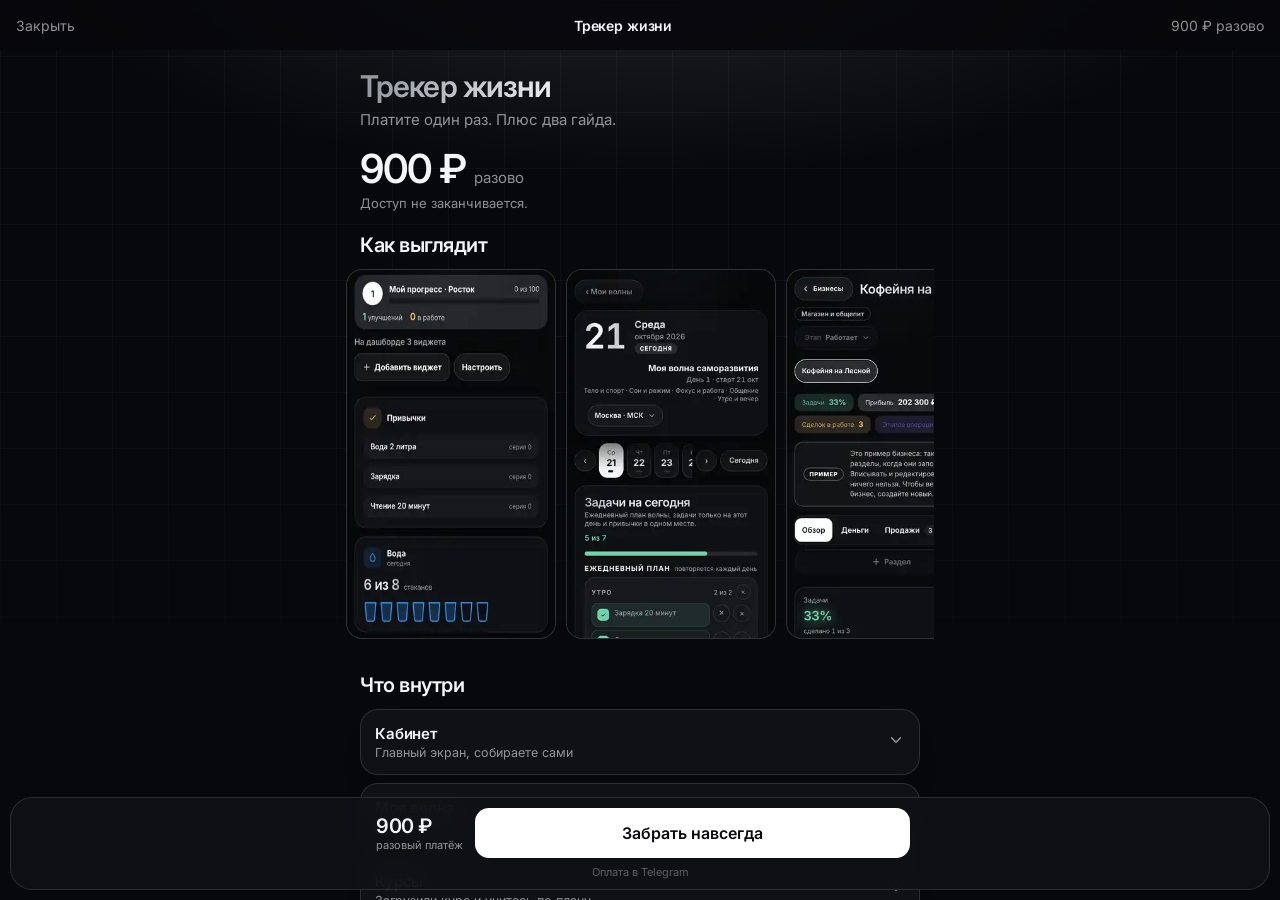
==== pro.html @ ee52c9b6 "Update pro.html" ====
<!doctype html>
<html lang="ru">
<head>
<meta charset="utf-8">
<meta name="viewport" content="width=device-width,initial-scale=1,viewport-fit=cover">
<title>Трекер жизни: навсегда</title>
<link rel="preconnect" href="https://fonts.googleapis.com">
<link rel="stylesheet" href="https://fonts.googleapis.com/css2?family=Inter:wght@400;500;600;700&display=swap">
<script src="https://telegram.org/js/telegram-web-app.js"></script>
<style>:root{--bg:#07080B;--card:#0F1115;--ink:#F4F5F7;--muted:rgba(244,245,247,.58);--dim:rgba(244,245,247,.34);--line:rgba(255,255,255,.12);--soft:rgba(255,255,255,.06);--soft2:rgba(255,255,255,.11);--ok:#6FD6A8;--bad:#FF8A98;--warn:#F2B866;color-scheme:dark}*{box-sizing:border-box;-webkit-tap-highlight-color:transparent}html,body{margin:0;height:100%;background:#07080B}body{color:var(--ink);font-family:'Inter',system-ui,-apple-system,'Segoe UI',Roboto,sans-serif;-webkit-font-smoothing:antialiased;overflow:hidden}body::before{content:"";position:fixed;inset:0;z-index:0;pointer-events:none;background-image:radial-gradient(ellipse 70% 38% at 50% -6%,rgba(255,255,255,.11),transparent 70%),linear-gradient(rgba(255,255,255,.03) 1px,transparent 1px),linear-gradient(90deg,rgba(255,255,255,.03) 1px,transparent 1px);background-size:100% 100%,56px 56px,56px 56px;-webkit-mask-image:linear-gradient(#000 0,#000 35%,transparent 85%);mask-image:linear-gradient(#000 0,#000 35%,transparent 85%)}a{text-decoration:none;color:inherit}button{font-family:inherit}:focus{outline:none}.top{position:fixed;top:0;left:0;right:0;z-index:5;height:50px;display:flex;align-items:center;justify-content:space-between;padding:0 16px;background:rgba(7,8,11,.86);-webkit-backdrop-filter:blur(12px);backdrop-filter:blur(12px);font-size:14px;color:var(--muted)}.top b{color:var(--ink);font-weight:600;letter-spacing:-.01em}.sc{position:fixed;z-index:1;top:50px;bottom:0;left:0;right:0;overflow-y:auto;overflow-x:hidden;-webkit-overflow-scrolling:touch;padding:14px 14px 150px}.sc::-webkit-scrollbar{width:0}.wrap{max-width:560px;margin:0 auto}.g{background:linear-gradient(100deg,#8e939e 0%,#fff 42%,#d3d6dc 100%);-webkit-background-clip:text;background-clip:text;color:transparent}h1{margin:6px 0 6px;font-size:30px;line-height:1.1;font-weight:600;letter-spacing:-.03em}h2{margin:28px 0 12px;font-size:20px;font-weight:600;letter-spacing:-.025em}.sub{margin:0 0 14px;font-size:15px;line-height:1.4;color:var(--muted)}.price{display:flex;align-items:baseline;gap:8px;margin:2px 0}.price b{font-size:40px;font-weight:600;letter-spacing:-.035em}.price span{font-size:15px;color:var(--muted)}.note{font-size:13px;color:var(--muted);margin-bottom:16px}.card{background:var(--card);border:1px solid var(--line);border-radius:18px;box-shadow:0 24px 48px -30px rgba(0,0,0,.9)}.p{padding:14px}.tag{display:inline-block;font-size:10.5px;font-weight:700;letter-spacing:.07em;padding:4px 8px;border-radius:8px;border:1px solid rgba(255,255,255,.5);color:#fff;background:#000}.tag.ok{background:rgba(111,214,168,.16);border-color:transparent;color:var(--ok)}.ico{width:18px;height:18px;stroke:currentColor;fill:none;stroke-width:1.9;stroke-linecap:round;stroke-linejoin:round;flex:none}.sec{display:flex;justify-content:space-between;align-items:center;margin:2px 0 10px}.sec b{font-size:17px;font-weight:600;letter-spacing:-.02em}.sec span{font-size:13px;color:var(--muted)}.sec2{font-size:11px;letter-spacing:.07em;text-transform:uppercase;color:var(--dim);font-weight:600;margin:14px 0 8px}.date{font-size:28px;font-weight:600;letter-spacing:-.03em;line-height:1}.date small{display:block;font-size:13px;color:var(--muted);font-weight:500;letter-spacing:0;margin-top:6px}.bar2{height:5px;border-radius:3px;background:var(--soft2);margin:12px 0 4px;overflow:hidden}.bar2 i{display:block;height:100%;border-radius:3px;background:var(--ok)}.row{display:flex;align-items:center;gap:10px;padding:9px 0;border-top:1px solid var(--line);font-size:14px}.row:first-of-type{border-top:0}.row .t{flex:1;min-width:0}.row .m{color:var(--muted);font-size:13px}.cb{flex:none;width:22px;height:22px;border-radius:11px;border:1.5px solid var(--dim);display:flex;align-items:center;justify-content:center;color:#0A0B0E}.cb.on{background:var(--ok);border-color:var(--ok)}.cb .ico{width:13px;height:13px;stroke-width:3}.row.done .t{color:var(--muted);text-decoration:line-through;text-decoration-color:var(--dim)}.chips{display:flex;gap:8px;flex-wrap:wrap}.chip{padding:8px 13px;border-radius:999px;border:1px solid var(--line);background:var(--card);font-size:13px;font-weight:600}.chip.on{background:#fff;color:#0A0B0E;border-color:#fff}.chip.dim{color:var(--muted);font-weight:500}.tiles{display:grid;grid-template-columns:repeat(3,1fr);gap:8px}.tile{background:var(--soft);border-radius:14px;padding:10px 11px}.tile small{display:block;font-size:11px;color:var(--muted);margin-bottom:4px}.tile b{font-size:17px;font-weight:600;letter-spacing:-.02em}.tabs{display:flex;gap:2px;padding:4px;border-radius:14px;border:1px solid var(--line);background:var(--card);margin-bottom:10px}.tabs span{flex:1;text-align:center;padding:9px 4px;border-radius:10px;font-size:12.5px;font-weight:600;color:var(--muted);white-space:nowrap}.tabs span.on{background:#fff;color:#0A0B0E}.lvl{flex:none;width:34px;height:34px;border-radius:17px;background:#fff;color:#0A0B0E;display:flex;align-items:center;justify-content:center;font-weight:700;font-size:15px}.kv{display:flex;gap:16px;font-size:13px;color:var(--muted);margin-top:8px}.kv b{font-size:15px;font-weight:600;margin-right:4px}.feat{margin-bottom:14px}.feat .h{display:flex;align-items:baseline;justify-content:space-between;margin:0 2px 8px}.feat .h b{font-size:17px;font-weight:600;letter-spacing:-.02em}.feat .h span{font-size:13px;color:var(--muted)}.biz{display:flex;gap:12px;align-items:center}.biz .k{flex:none;width:44px;height:44px;border-radius:14px;background:var(--soft2);display:flex;align-items:center;justify-content:center;font-weight:600;font-size:18px;border:1px solid var(--line)}.biz b{font-size:16px;font-weight:600}.tr{display:flex;gap:8px;align-items:center;margin:12px 0 8px;flex-wrap:wrap}.tr em{font-style:normal;font-weight:600;font-size:14px}.nxt{font-size:13px;color:var(--muted);margin-bottom:8px}.pr{display:flex;align-items:center;gap:10px}.pr .bar2{flex:1;margin:0}.pr span{font-size:12px;color:var(--dim);font-weight:600}.sum{display:grid;grid-template-columns:1fr 1fr 1fr;gap:8px}.cat{display:flex;align-items:center;gap:10px;font-size:13px;margin-top:9px}.cat span{width:74px;color:var(--muted)}.cat .bar2{flex:1;margin:0;background:var(--soft2)}.cat .bar2 i{background:#fff}.cat b{width:62px;text-align:right;font-weight:600;font-size:13px}.msg{display:flex;flex-direction:column;gap:6px}.msg div{display:flex;align-items:center;justify-content:center;gap:8px;padding:12px;border-radius:12px;background:var(--soft2);font-size:14px;font-weight:600}.cap{margin-top:8px;font-size:12.5px;color:var(--muted)}.step{display:flex;gap:12px;align-items:center;margin-bottom:10px;font-size:15px;font-weight:600}.step .n{flex:none;width:28px;height:28px;border-radius:14px;background:var(--soft2);display:flex;align-items:center;justify-content:center;font-size:13px;font-weight:600}table{width:100%;border-collapse:collapse;font-size:13.5px}td,th{padding:11px 4px;border-top:1px solid var(--line);text-align:left}th{border-top:0;font-size:12px;color:var(--muted);font-weight:600}td:first-child{color:var(--muted)}td.y{color:var(--ok);font-weight:600}td.no{color:var(--dim)}th.hl,td.hl{background:var(--soft)}th.hl:first-of-type{border-radius:10px 10px 0 0}details.gd{margin-bottom:10px;overflow:hidden}details.gd>summary{list-style:none;cursor:pointer;display:flex;gap:12px;align-items:center;padding:14px}details.gd>summary::-webkit-details-marker{display:none}details.gd .t{flex:1;min-width:0}details.gd .t b{display:block;font-size:15px;font-weight:600;letter-spacing:-.01em;margin-top:6px}details.gd .t span{display:block;font-size:13px;color:var(--muted);margin-top:2px}details.gd .cv{flex:none;color:var(--muted);transition:transform .2s}details.gd[open] .cv{transform:rotate(180deg)}details.gd .bd{padding:0 14px 14px}details.gd .bd p{margin:0;font-size:13.5px;line-height:1.5;color:var(--muted)}details.gd .bd .row{padding:8px 0;font-size:14px}.warn{margin-top:10px;padding:11px 12px;border-radius:12px;background:rgba(242,184,102,.1);font-size:13px;line-height:1.45;color:var(--ink)}.warn b{color:var(--warn);font-weight:600}details.fq{padding:14px;margin-bottom:8px}details.fq summary{font-weight:600;font-size:14px;cursor:pointer;list-style:none;display:flex;justify-content:space-between;gap:12px;align-items:center}details.fq summary::-webkit-details-marker{display:none}details.fq summary .ico{color:var(--muted);transition:transform .2s}details.fq[open] summary .ico{transform:rotate(180deg)}details.fq p{margin:10px 0 0;font-size:13.5px;line-height:1.5;color:var(--muted)}.btn{display:flex;align-items:center;justify-content:center;gap:8px;padding:14px;border-radius:14px;background:#fff;color:#0A0B0E;font-size:15px;font-weight:600}.btn.s{background:var(--card);color:var(--ink);border:1px solid var(--line)}.btn:active{transform:scale(.98)}.bar{position:fixed;z-index:6;left:10px;right:10px;bottom:10px;padding:10px;border-radius:22px;background:rgba(15,17,21,.92);-webkit-backdrop-filter:blur(14px);backdrop-filter:blur(14px);border:1px solid var(--line)}.bar .in{display:flex;align-items:center;gap:12px;max-width:540px;margin:0 auto}.bar .pp{padding-left:6px;display:flex;flex-direction:column;line-height:1.1}.bar .pp b{font-size:20px;font-weight:600;letter-spacing:-.02em}.bar .pp span{font-size:11px;color:var(--muted);margin-top:2px}.bar .btn{flex:1;padding:15px 12px;font-size:16px}.hint{margin-top:7px;text-align:center;font-size:11px;color:var(--dim)}.intro{padding:16px}.intro h3{margin:0 0 6px;font-size:19px;font-weight:600;letter-spacing:-.025em}.intro p{margin:0 0 12px;font-size:14px;line-height:1.5;color:var(--muted)}.pt{display:flex;gap:12px;padding:10px 0;border-top:1px solid var(--line)}.pt .n{flex:none;width:26px;height:26px;border-radius:13px;background:var(--soft2);display:flex;align-items:center;justify-content:center;font-size:12px;font-weight:600}.pt b{display:block;font-size:14px;font-weight:600;letter-spacing:-.01em}.pt span{display:block;font-size:13px;line-height:1.4;color:var(--muted);margin-top:2px}details.acc{margin-bottom:8px;overflow:hidden}details.acc>summary{list-style:none;cursor:pointer;display:flex;align-items:center;gap:12px;padding:14px}details.acc>summary::-webkit-details-marker{display:none}details.acc .t{flex:1;min-width:0}details.acc .t b{display:block;font-size:15px;font-weight:600;letter-spacing:-.01em}details.acc .t span{display:block;font-size:12.5px;color:var(--muted);margin-top:2px}details.acc .cv{flex:none;color:var(--muted);transition:transform .2s}details.acc[open] .cv{transform:rotate(180deg)}details.acc .bd{padding:0 14px 14px}details.acc .bd p{margin:0 0 10px;font-size:13.5px;line-height:1.5;color:var(--muted)}.shot{display:block;width:100%;height:auto;aspect-ratio:330/575;border-radius:14px;border:1px solid var(--line);background:var(--soft)}.strip{display:flex;gap:10px;overflow-x:auto;scroll-snap-type:x mandatory;margin:0 -14px;padding:0 14px 6px;-webkit-overflow-scrolling:touch}.strip::-webkit-scrollbar{display:none}.strip img{flex:none;width:210px;height:auto;border-radius:16px;border:1px solid var(--line);background:var(--soft);scroll-snap-align:start}.ls{margin:0 0 10px;padding:0;list-style:none}.ls li{position:relative;padding:7px 0 7px 16px;font-size:13.5px;line-height:1.45;color:var(--muted);border-top:1px solid var(--line)}.ls li:first-child{border-top:0}.ls li::before{content:"";position:absolute;left:2px;top:14px;width:5px;height:5px;border-radius:3px;background:var(--ok)}.ls b{color:var(--ink);font-weight:600}details.acc .bd .pt:first-child{border-top:0;padding-top:2px}.gcv{position:relative;overflow:hidden;border-radius:20px;color:#fff;padding:16px;display:flex;flex-direction:column;justify-content:flex-end;margin-bottom:12px}
.gcv .tag{position:absolute;top:14px;left:16px;font-size:11px;font-weight:700;letter-spacing:.08em;opacity:.85}
.gcv .num{position:absolute;top:2px;right:14px;font-size:84px;font-weight:900;opacity:.16;line-height:1}
.gcv .t{font-size:21px;font-weight:800;line-height:1.15;position:relative}
.gcv .d{font-size:13px;opacity:.85;margin-top:5px;position:relative;line-height:1.35}
.gcv svg{position:absolute;right:-6px;bottom:0;height:100%;width:auto;z-index:0}
.gcv .t,.gcv .d,.gcv .tag{z-index:1}
.gcv>img{position:absolute;right:0;bottom:0;height:100%;width:auto;filter:invert(1);mix-blend-mode:screen;opacity:.92;z-index:0}
.gcv>img.sil{filter:none;mix-blend-mode:normal;opacity:.9;right:8px}
.gcv .ph.m{width:46%;background:linear-gradient(135deg,#efe9f8,#cfc3ea);-webkit-mask-image:linear-gradient(90deg,transparent,#000 28%);mask-image:linear-gradient(90deg,transparent,#000 28%)}
.gcv:has(.ph.m) .t,.gcv:has(.ph.m) .d{max-width:52%}
.gcv>img.sil{-webkit-mask-image:linear-gradient(#000 78%,transparent);mask-image:linear-gradient(#000 78%,transparent)}
.gcv .ph{position:absolute;right:0;top:0;bottom:0;width:52%;background:linear-gradient(135deg,#f6ede3,#e9c7bf);-webkit-mask-image:linear-gradient(90deg,transparent,#000 38%);mask-image:linear-gradient(90deg,transparent,#000 38%);z-index:0}
.gcv .ph img{position:absolute;right:0;bottom:0;height:100%;width:auto;mix-blend-mode:multiply}
.gcv .t{max-width:62%}.gcv .d{max-width:60%}
.gcv::after{content:"";position:absolute;inset:0;background:linear-gradient(90deg,rgba(0,0,0,.28),transparent 65%);z-index:0}
.hint2{font-size:12px;color:var(--muted);text-align:center;margin:-4px 0 12px}
.gk{margin-bottom:14px}.gk .gx{position:absolute;opacity:0;pointer-events:none}
.gk label{display:block;position:relative;cursor:pointer;-webkit-tap-highlight-color:transparent}
.gk label .gcv{margin:0;transition:border-radius .5s cubic-bezier(.2,.7,.2,1)}
.gk .chev{position:absolute;right:14px;top:14px;z-index:2;width:30px;height:30px;border-radius:15px;background:rgba(0,0,0,.35);color:#fff;display:flex;align-items:center;justify-content:center;transition:transform .5s cubic-bezier(.2,.7,.2,1)}
.gk .gx:checked~label .chev{transform:rotate(180deg)}
.gk .gx:checked~label .gcv{border-bottom-left-radius:6px;border-bottom-right-radius:6px}
.gk .gb{display:grid;grid-template-rows:0fr;transition:grid-template-rows .6s cubic-bezier(.2,.7,.2,1)}
.gk .gx:checked~.gb{grid-template-rows:1fr}
.gk .gi{overflow:hidden;min-height:0;border-radius:0 0 20px 20px}
.gk .mo{margin-top:4px;padding:16px;color:#fff;border-radius:6px 6px 20px 20px;opacity:0;transform:translateY(-8px);transition:opacity .5s ease .08s,transform .6s cubic-bezier(.2,.7,.2,1)}
.gk .gx:checked~.gb .mo{opacity:1;transform:none}
.gk .mo h4{margin:16px 0 6px;font-size:11px;letter-spacing:.09em;color:rgba(255,255,255,.65);font-weight:800}
.gk .mo h4:first-child{margin-top:0}
.gk .mo p{margin:0 0 6px;font-size:13px;line-height:1.5;color:rgba(255,255,255,.92)}
.gk .mo .r{display:flex;gap:9px;font-size:14px;line-height:1.4;margin-bottom:7px;color:rgba(255,255,255,.92)}
.gk .mo .r .ico{flex:none;width:18px;height:18px;margin-top:1px;color:#fff;opacity:.85}
.gk .mo .mod{padding:9px 0;border-top:1px solid rgba(255,255,255,.16);font-size:13px;line-height:1.4}
.gk .mo .mod b{display:block;font-size:13px}.gk .mo .mod span{color:rgba(255,255,255,.75);font-size:12px}
.gk .mo .src{margin-top:12px;padding-top:10px;border-top:1px solid rgba(255,255,255,.16);font-size:12px;line-height:1.4;color:rgba(255,255,255,.65)}
</style>
</head>
<body>
<div class="top"><a href="#" onclick="tg.close();return false">Закрыть</a><b>Трекер жизни</b><!--TOP--><span>900 ₽ разово</span><!--/TOP--></div>
<div class="sc"><div class="wrap">
<h1 class="g">Трекер жизни</h1>
<!--HERO--><p class="sub">Платите один раз. Плюс два гайда.</p><div class="price"><b>900 ₽</b><span>разово</span></div><div class="note">Доступ не заканчивается.</div><!--/HERO-->
<h2 style="margin-top:22px">Как выглядит</h2><div class="strip"><img data-s="cab" width="330" height="503" alt="Кабинет"><img data-s="wave" width="330" height="575" alt="Моя волна"><img data-s="biz" width="330" height="580" alt="Бизнес"><img data-s="eco" width="330" height="584" alt="Экономика"></div>
<h2>Что внутри</h2>
<details class="card acc"><summary><div class="t"><b>Кабинет</b><span>Главный экран, собираете сами</span></div><div class="cv"><svg class="ico" viewBox="0 0 24 24"><path d="M6 9l6 6 6-6"/></svg></div></summary><div class="bd"><p>Главные цифры дня на одном экране. Что показывать, решаете вы.</p><ul class="ls"><li><b>Виджеты:</b> привычки, вода, оценка дня, свои показатели.</li><li><b>Размер S, M, L:</b> двигайте и убирайте лишнее кнопкой «Настроить».</li><li><b>155 показателей</b> в библиотеке: сон, тело, деньги, работа. У каждого подпись, что вводить.</li><li><b>Аналитика:</b> что растёт, что просело.</li></ul><img class="shot" data-s="cab" width="330" height="503" style="aspect-ratio:330/503" alt="Кабинет"></div></details><details class="card acc"><summary><div class="t"><b>Моя волна</b><span>План дня и дни по датам</span></div><div class="cv"><svg class="ico" viewBox="0 0 24 24"><path d="M6 9l6 6 6-6"/></svg></div></summary><div class="bd"><p>Каждый день одним списком: утро, день, вечер. Отметили галочкой, серия дней растёт.</p><ul class="ls"><li><b>Содержимое:</b> задачи, расписание, питание, тренировка, вода, привычки.</li><li><b>Два режима:</b> «День» и «По курсу». Во втором сегодняшний урок и ближайшие дни.</li><li><b>Дневник:</b> заметки к дню и оценка.</li></ul><img class="shot" data-s="wave" width="330" height="575" style="aspect-ratio:330/575" alt="Моя волна"></div></details><details class="card acc"><summary><div class="t"><b>Курсы</b><span>Загрузили курс и учитесь по плану</span></div><div class="cv"><svg class="ico" viewBox="0 0 24 24"><path d="M6 9l6 6 6-6"/></svg></div></summary><div class="bd"><div class="pt"><div class="n">1</div><div><b>Загрузите курс</b><span>Текстовый файл (TXT, Markdown) разбивается на уроки по заголовкам. PDF и Word сохраняются под названием, уроки добавляете сами. Можно начать с пустого курса.</span></div></div><div class="pt"><div class="n">2</div><div><b>Задайте нагрузку</b><span>Сколько дней в неделю и минут в день. План ложится в «Мою волну» и в задачи, можно включить напоминания.</span></div></div><div class="pt"><div class="n">3</div><div><b>Занимайтесь</b><span>Урок дня, чему научитесь, главная мысль. Свои конспекты хранятся рядом с уроком.</span></div></div><div class="pt"><div class="n">4</div><div><b>Следите за ростом</b><span>Журнал занятий, минуты по дням недели, прогресс по модулям. Повторить урок можно позже.</span></div></div><p style="margin-top:10px">Рядом готовые публичные курсы. Откройте любой и начинайте.</p></div></details><details class="card acc"><summary><div class="t"><b>Языки</b><span>Слова, карточки, грамматика</span></div><div class="cv"><svg class="ico" viewBox="0 0 24 24"><path d="M6 9l6 6 6-6"/></svg></div></summary><div class="bd"><ul class="ls"><li><b>Слова и карточки:</b> добавляете свои и повторяете.</li><li><b>Грамматика по уровням</b> от простого к сложному.</li><li><b>Практика по четырём навыкам:</b> чтение, слушание, письмо, речь. Минуты за 7 дней видно.</li><li><b>Цель на день</b> и отметка о занятии.</li></ul></div></details><details class="card acc"><summary><div class="t"><b>Спорт и питание</b><span>Тренировки, еда, вода</span></div><div class="cv"><svg class="ico" viewBox="0 0 24 24"><path d="M6 9l6 6 6-6"/></svg></div></summary><div class="bd"><ul class="ls"><li><b>Тренировки:</b> выбираете дни, добавляете упражнения из списка или свои, отмечаете подходы.</li><li><b>Питание:</b> приёмы пищи, поиск продукта по базе, свои продукты.</li><li><b>Калории кольцом,</b> белки, жиры, углеводы полосками. Итоги идут в кабинет.</li></ul></div></details><details class="card acc"><summary><div class="t"><b>Расписание</b><span>Неделя по часам</span></div><div class="cv"><svg class="ico" viewBox="0 0 24 24"><path d="M6 9l6 6 6-6"/></svg></div></summary><div class="bd"><ul class="ls"><li><b>События со временем:</b> свободные окна видны сразу, кнопка «Занять».</li><li><b>Платежи</b> отмечаются в той же неделе.</li></ul></div></details><details class="card acc"><summary><div class="t"><b>Экономика</b><span>Траты, доходы, счета</span></div><div class="cv"><svg class="ico" viewBox="0 0 24 24"><path d="M6 9l6 6 6-6"/></svg></div></summary><div class="bd"><p>Банк не подключается: вносите вручную или загружаете выписку.</p><ul class="ls"><li><b>Итоги месяца,</b> траты по категориям, лимиты.</li><li><b>Счета и платежи</b> с напоминаниями.</li><li><b>Работа над ошибками:</b> что просело и что сделать на неделе.</li></ul><img class="shot" data-s="eco" width="330" height="584" style="aspect-ratio:330/584" alt="Экономика"></div></details><details class="card acc"><summary><div class="t"><b>Бизнес</b><span>Проекты, сделки, доска</span></div><div class="cv"><svg class="ico" viewBox="0 0 24 24"><path d="M6 9l6 6 6-6"/></svg></div></summary><div class="bd"><p>Тип на выбор: бизнес, блог, ремонт и другие. Разделы собираются под тип.</p><ul class="ls"><li><b>Сделки и воронка:</b> по источникам, кому написать сегодня.</li><li><b>Реклама:</b> расходы, стоимость клиента, окупаемость.</li><li><b>Проекты:</b> деньги, продажи, задачи, этапы.</li><li><b>Доска:</b> стикеры, схемы, стрелки, шаблоны вроде SWOT и канбана.</li></ul><img class="shot" data-s="biz" width="330" height="580" style="aspect-ratio:330/580" alt="Бизнес"></div></details><details class="card acc"><summary><div class="t"><b>Библиотека</b><span>Свои гайды и разделы</span></div><div class="cv"><svg class="ico" viewBox="0 0 24 24"><path d="M6 9l6 6 6-6"/></svg></div></summary><div class="bd"><ul class="ls"><li><b>Свой гайд или файл</b> превращается в чек-лист, шаги раскладываются по датам в задачи.</li><li><b>Разделы:</b> добавляйте и убирайте вкладки и части дня, можно создать свой.</li></ul></div></details>
<!--GUIDES--><h2>2 закрытых гайда в комплекте</h2><div class="hint2">Нажми на карточку, чтобы раскрыть программу</div><div class="gk"><input type="checkbox" class="gx" id="gk3"><label for="gk3"><div class="cv" style="height:160px;background:radial-gradient(circle at 20% 15%,rgba(255,255,255,.16),transparent 45%),linear-gradient(135deg,#10301f,#2f8a5a)"><div class="num">01</div><svg viewBox="0 0 120 140" preserveAspectRatio="xMaxYMax meet"><circle cx="60" cy="52" r="30" fill="none" stroke="#fff" stroke-width="3" opacity=".85"/><text x="60" y="63" font-size="32" font-weight="800" text-anchor="middle" fill="#fff" opacity=".9">₽</text><path d="M20 96h62m0 0-9-8m9 8-9 8" stroke="#fff" stroke-width="3.5" fill="none" stroke-linecap="round" opacity=".85"/><path d="M100 120H38m0 0 9-8m-9 8 9 8" stroke="#fff" stroke-width="3.5" fill="none" stroke-linecap="round" opacity=".6"/></svg><div class="tag">ГАЙД 01 · PDF</div><div class="t">Заработок на P2P: легальный разбор с нуля</div><div class="d">Полное обучение нише: от нуля до первых сделок</div></div><div class="chev"><svg class="ico " viewBox="0 0 24 24"><path d="M6 9l6 6 6-6"/></svg></div></label><div class="gb"><div class="gi"><div class="mo" style="background:radial-gradient(circle at 20% 15%,rgba(255,255,255,.16),transparent 45%),linear-gradient(135deg,#10301f,#2f8a5a)"><h4>О ЧЁМ ГАЙД</h4><p>Полное обучение нише P2P. Подробная программа появится здесь после загрузки основного материала.</p><h4>ГАРАНТИИ И ОТВЕТСТВЕННОСТЬ</h4><p>Мы даём достоверную информацию, которую можно проверить в интернете, и с ней реально можно зарабатывать. Но результат во многом зависит от тебя: от вложений, времени, того, как ты относишься к информации и как применяешь её на практике. Это то, что мы не можем контролировать. Гарантировать конкретную сумму дохода мы не можем, и риск потерь в любых сделках остаётся.</p></div></div></div></div><div class="gk"><input type="checkbox" class="gx" id="gk4"><label for="gk4"><div class="cv" style="height:160px;background:radial-gradient(circle at 20% 15%,rgba(255,255,255,.14),transparent 45%),linear-gradient(135deg,#120f24,#5a46a8)"><div class="num">02</div><img src="[data-uri]" alt=""><div class="tag">ГАЙД 02 · PDF</div><div class="t">Стань менталистом: читай людей за минуту</div><div class="d">Наблюдение, вопросы, холодное чтение</div></div><div class="chev"><svg class="ico " viewBox="0 0 24 24"><path d="M6 9l6 6 6-6"/></svg></div></label><div class="gb"><div class="gi"><div class="mo" style="background:radial-gradient(circle at 20% 15%,rgba(255,255,255,.14),transparent 45%),linear-gradient(135deg,#120f24,#5a46a8)"><h4>О ЧЁМ ГАЙД</h4><p>Прикладная психология наблюдения: как замечать сигналы и задавать точные вопросы. Менталист не читает мысли, он внимательно наблюдает и грамотно формулирует.</p><h4>ПРОГРАММА</h4><div class="mod"><b>1. Наблюдательность</b><span>Поза, темп речи, привычки: на что смотреть и как не додумывать лишнего.</span></div><div class="mod"><b>2. Микровыражения</b><span>Семь базовых эмоций по работам Пола Экмана и границы метода.</span></div><div class="mod"><b>3. Зрачки как сигнал</b><span>Исследование Набера и коллег (PLoS ONE, 2013): расширение зрачка соперника в игре связано с его выбором. Без подсказки люди этим почти не пользуются, с подсказкой угадывают лучше случайного.</span></div><div class="mod"><b>4. Холодное чтение</b><span>Эффект Барнума: почему общие фразы кажутся личными.</span></div><div class="mod"><b>5. Идеомоторный эффект</b><span>Как мелкие непроизвольные движения выдают мысль, и как это показывают на сцене.</span></div><div class="mod"><b>6. Вопросы и калибровка</b><span>Как по реакции собеседника уточнять догадки.</span></div><div class="mod"><b>7. Этика</b><span>Почему нельзя выдавать догадки за факты.</span></div></div></div></div></div><!--/GUIDES-->
<h2>Подписка или навсегда</h2>
<!--TABLE--><div class="card" style="padding:6px 12px"><table><tr><th></th><th>Подписка</th><th class="hl">Навсегда</th></tr><tr><td>Цена</td><td>200 ₽ в месяц</td><td class="hl">900 ₽ разово</td></tr><tr><td>Доступ</td><td>30 дней</td><td class="y hl">навсегда</td></tr><tr><td>Все разделы</td><td class="y">есть</td><td class="y hl">есть</td></tr><tr><td>Гайды</td><td class="no">нет</td><td class="y hl">2 гайда</td></tr></table></div><!--/TABLE-->
<!--CTA--><a class="btn s" href="start.html" style="margin-top:12px">Подписка 200 ₽ в месяц</a><!--/CTA-->
<h2>Вопросы</h2>
<!--FAQ--><details class="card fq"><summary>Что после оплаты?<svg class="ico" viewBox="0 0 24 24"><path d="M6 9l6 6 6-6"/></svg></summary><p>Кнопка доступа придёт в чат с ботом: трекер и гайды.</p></details><details class="card fq"><summary>Это гарантирует заработок?<svg class="ico" viewBox="0 0 24 24"><path d="M6 9l6 6 6-6"/></svg></summary><p>Нет. Гайд по P2P даёт информацию, результат зависит от вас. Риск потерь остаётся.</p></details><!--/FAQ-->
<div style="height:8px"></div>
</div></div>
<div class="bar"><div class="in"><!--PP--><div class="pp"><b>900 ₽</b><span>разовый платёж</span></div><!--/PP--><a class="btn" href="#" onclick="buy();return false"><!--BTN-->Забрать навсегда<!--/BTN--></a></div><div class="hint">Оплата в Telegram</div></div>
<script src="shots.js"></script>
<script>
var tg=(window.Telegram&&Telegram.WebApp)||{close:function(){history.back()},ready:function(){},expand:function(){}};
tg.ready();tg.expand&&tg.expand();
try{if(tg.setBackgroundColor)tg.setBackgroundColor('#07080B');if(tg.setHeaderColor)tg.setHeaderColor('#07080B');if(tg.disableVerticalSwipes)tg.disableVerticalSwipes()}catch(e){}
var S=window.SHOTS||{};[].forEach.call(document.querySelectorAll('img[data-s]'),function(i){var d=S[i.getAttribute('data-s')];if(d)i.src=d});
var BOT="luxmaxguide_bot",TARIFF="<!--TARIFF-->pro<!--/TARIFF-->";
function buy(){var u="https://t.me/"+BOT+"?start=buy_"+TARIFF;
if(tg.openTelegramLink){tg.openTelegramLink(u);tg.close()}else{location.href=u}}
</script>
</body>
</html>
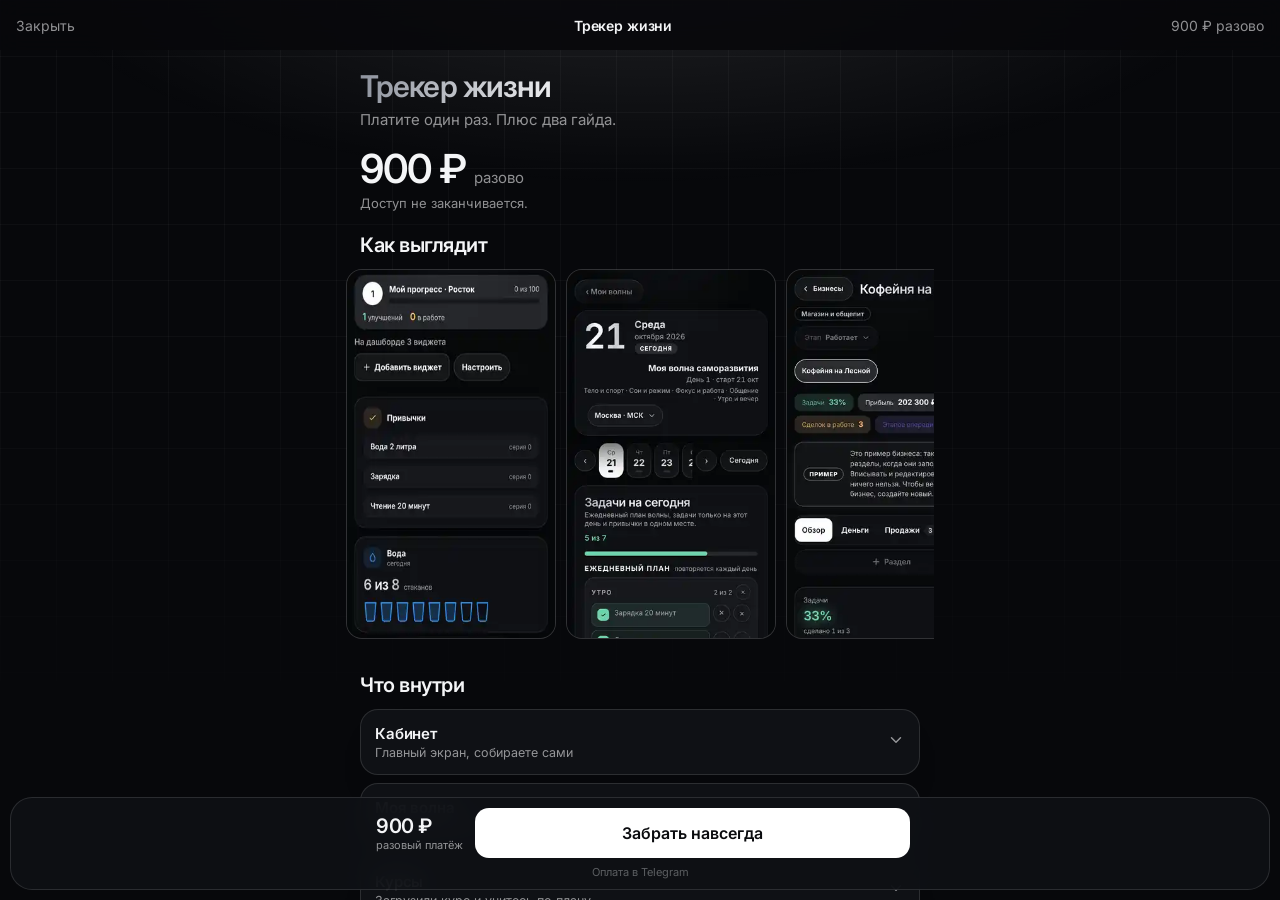
==== commit 6d95081c: "Update pro.html" ====
--- a/pro.html
+++ b/pro.html
@@ -43,7 +43,7 @@
 .gk .mo .mod{padding:9px 0;border-top:1px solid rgba(255,255,255,.16);font-size:13px;line-height:1.4}
 .gk .mo .mod b{display:block;font-size:13px}.gk .mo .mod span{color:rgba(255,255,255,.75);font-size:12px}
 .gk .mo .src{margin-top:12px;padding-top:10px;border-top:1px solid rgba(255,255,255,.16);font-size:12px;line-height:1.4;color:rgba(255,255,255,.65)}
-</style>
+.gk .gcv{height:auto!important;min-height:170px;padding-top:46px}</style>
 </head>
 <body>
 <div class="top"><a href="#" onclick="tg.close();return false">Закрыть</a><b>Трекер жизни</b><!--TOP--><span>900 ₽ разово</span><!--/TOP--></div>
@@ -53,7 +53,7 @@
 <h2 style="margin-top:22px">Как выглядит</h2><div class="strip"><img data-s="cab" width="330" height="503" alt="Кабинет"><img data-s="wave" width="330" height="575" alt="Моя волна"><img data-s="biz" width="330" height="580" alt="Бизнес"><img data-s="eco" width="330" height="584" alt="Экономика"></div>
 <h2>Что внутри</h2>
 <details class="card acc"><summary><div class="t"><b>Кабинет</b><span>Главный экран, собираете сами</span></div><div class="cv"><svg class="ico" viewBox="0 0 24 24"><path d="M6 9l6 6 6-6"/></svg></div></summary><div class="bd"><p>Главные цифры дня на одном экране. Что показывать, решаете вы.</p><ul class="ls"><li><b>Виджеты:</b> привычки, вода, оценка дня, свои показатели.</li><li><b>Размер S, M, L:</b> двигайте и убирайте лишнее кнопкой «Настроить».</li><li><b>155 показателей</b> в библиотеке: сон, тело, деньги, работа. У каждого подпись, что вводить.</li><li><b>Аналитика:</b> что растёт, что просело.</li></ul><img class="shot" data-s="cab" width="330" height="503" style="aspect-ratio:330/503" alt="Кабинет"></div></details><details class="card acc"><summary><div class="t"><b>Моя волна</b><span>План дня и дни по датам</span></div><div class="cv"><svg class="ico" viewBox="0 0 24 24"><path d="M6 9l6 6 6-6"/></svg></div></summary><div class="bd"><p>Каждый день одним списком: утро, день, вечер. Отметили галочкой, серия дней растёт.</p><ul class="ls"><li><b>Содержимое:</b> задачи, расписание, питание, тренировка, вода, привычки.</li><li><b>Два режима:</b> «День» и «По курсу». Во втором сегодняшний урок и ближайшие дни.</li><li><b>Дневник:</b> заметки к дню и оценка.</li></ul><img class="shot" data-s="wave" width="330" height="575" style="aspect-ratio:330/575" alt="Моя волна"></div></details><details class="card acc"><summary><div class="t"><b>Курсы</b><span>Загрузили курс и учитесь по плану</span></div><div class="cv"><svg class="ico" viewBox="0 0 24 24"><path d="M6 9l6 6 6-6"/></svg></div></summary><div class="bd"><div class="pt"><div class="n">1</div><div><b>Загрузите курс</b><span>Текстовый файл (TXT, Markdown) разбивается на уроки по заголовкам. PDF и Word сохраняются под названием, уроки добавляете сами. Можно начать с пустого курса.</span></div></div><div class="pt"><div class="n">2</div><div><b>Задайте нагрузку</b><span>Сколько дней в неделю и минут в день. План ложится в «Мою волну» и в задачи, можно включить напоминания.</span></div></div><div class="pt"><div class="n">3</div><div><b>Занимайтесь</b><span>Урок дня, чему научитесь, главная мысль. Свои конспекты хранятся рядом с уроком.</span></div></div><div class="pt"><div class="n">4</div><div><b>Следите за ростом</b><span>Журнал занятий, минуты по дням недели, прогресс по модулям. Повторить урок можно позже.</span></div></div><p style="margin-top:10px">Рядом готовые публичные курсы. Откройте любой и начинайте.</p></div></details><details class="card acc"><summary><div class="t"><b>Языки</b><span>Слова, карточки, грамматика</span></div><div class="cv"><svg class="ico" viewBox="0 0 24 24"><path d="M6 9l6 6 6-6"/></svg></div></summary><div class="bd"><ul class="ls"><li><b>Слова и карточки:</b> добавляете свои и повторяете.</li><li><b>Грамматика по уровням</b> от простого к сложному.</li><li><b>Практика по четырём навыкам:</b> чтение, слушание, письмо, речь. Минуты за 7 дней видно.</li><li><b>Цель на день</b> и отметка о занятии.</li></ul></div></details><details class="card acc"><summary><div class="t"><b>Спорт и питание</b><span>Тренировки, еда, вода</span></div><div class="cv"><svg class="ico" viewBox="0 0 24 24"><path d="M6 9l6 6 6-6"/></svg></div></summary><div class="bd"><ul class="ls"><li><b>Тренировки:</b> выбираете дни, добавляете упражнения из списка или свои, отмечаете подходы.</li><li><b>Питание:</b> приёмы пищи, поиск продукта по базе, свои продукты.</li><li><b>Калории кольцом,</b> белки, жиры, углеводы полосками. Итоги идут в кабинет.</li></ul></div></details><details class="card acc"><summary><div class="t"><b>Расписание</b><span>Неделя по часам</span></div><div class="cv"><svg class="ico" viewBox="0 0 24 24"><path d="M6 9l6 6 6-6"/></svg></div></summary><div class="bd"><ul class="ls"><li><b>События со временем:</b> свободные окна видны сразу, кнопка «Занять».</li><li><b>Платежи</b> отмечаются в той же неделе.</li></ul></div></details><details class="card acc"><summary><div class="t"><b>Экономика</b><span>Траты, доходы, счета</span></div><div class="cv"><svg class="ico" viewBox="0 0 24 24"><path d="M6 9l6 6 6-6"/></svg></div></summary><div class="bd"><p>Банк не подключается: вносите вручную или загружаете выписку.</p><ul class="ls"><li><b>Итоги месяца,</b> траты по категориям, лимиты.</li><li><b>Счета и платежи</b> с напоминаниями.</li><li><b>Работа над ошибками:</b> что просело и что сделать на неделе.</li></ul><img class="shot" data-s="eco" width="330" height="584" style="aspect-ratio:330/584" alt="Экономика"></div></details><details class="card acc"><summary><div class="t"><b>Бизнес</b><span>Проекты, сделки, доска</span></div><div class="cv"><svg class="ico" viewBox="0 0 24 24"><path d="M6 9l6 6 6-6"/></svg></div></summary><div class="bd"><p>Тип на выбор: бизнес, блог, ремонт и другие. Разделы собираются под тип.</p><ul class="ls"><li><b>Сделки и воронка:</b> по источникам, кому написать сегодня.</li><li><b>Реклама:</b> расходы, стоимость клиента, окупаемость.</li><li><b>Проекты:</b> деньги, продажи, задачи, этапы.</li><li><b>Доска:</b> стикеры, схемы, стрелки, шаблоны вроде SWOT и канбана.</li></ul><img class="shot" data-s="biz" width="330" height="580" style="aspect-ratio:330/580" alt="Бизнес"></div></details><details class="card acc"><summary><div class="t"><b>Библиотека</b><span>Свои гайды и разделы</span></div><div class="cv"><svg class="ico" viewBox="0 0 24 24"><path d="M6 9l6 6 6-6"/></svg></div></summary><div class="bd"><ul class="ls"><li><b>Свой гайд или файл</b> превращается в чек-лист, шаги раскладываются по датам в задачи.</li><li><b>Разделы:</b> добавляйте и убирайте вкладки и части дня, можно создать свой.</li></ul></div></details>
-<!--GUIDES--><h2>2 закрытых гайда в комплекте</h2><div class="hint2">Нажми на карточку, чтобы раскрыть программу</div><div class="gk"><input type="checkbox" class="gx" id="gk3"><label for="gk3"><div class="cv" style="height:160px;background:radial-gradient(circle at 20% 15%,rgba(255,255,255,.16),transparent 45%),linear-gradient(135deg,#10301f,#2f8a5a)"><div class="num">01</div><svg viewBox="0 0 120 140" preserveAspectRatio="xMaxYMax meet"><circle cx="60" cy="52" r="30" fill="none" stroke="#fff" stroke-width="3" opacity=".85"/><text x="60" y="63" font-size="32" font-weight="800" text-anchor="middle" fill="#fff" opacity=".9">₽</text><path d="M20 96h62m0 0-9-8m9 8-9 8" stroke="#fff" stroke-width="3.5" fill="none" stroke-linecap="round" opacity=".85"/><path d="M100 120H38m0 0 9-8m-9 8 9 8" stroke="#fff" stroke-width="3.5" fill="none" stroke-linecap="round" opacity=".6"/></svg><div class="tag">ГАЙД 01 · PDF</div><div class="t">Заработок на P2P: легальный разбор с нуля</div><div class="d">Полное обучение нише: от нуля до первых сделок</div></div><div class="chev"><svg class="ico " viewBox="0 0 24 24"><path d="M6 9l6 6 6-6"/></svg></div></label><div class="gb"><div class="gi"><div class="mo" style="background:radial-gradient(circle at 20% 15%,rgba(255,255,255,.16),transparent 45%),linear-gradient(135deg,#10301f,#2f8a5a)"><h4>О ЧЁМ ГАЙД</h4><p>Полное обучение нише P2P. Подробная программа появится здесь после загрузки основного материала.</p><h4>ГАРАНТИИ И ОТВЕТСТВЕННОСТЬ</h4><p>Мы даём достоверную информацию, которую можно проверить в интернете, и с ней реально можно зарабатывать. Но результат во многом зависит от тебя: от вложений, времени, того, как ты относишься к информации и как применяешь её на практике. Это то, что мы не можем контролировать. Гарантировать конкретную сумму дохода мы не можем, и риск потерь в любых сделках остаётся.</p></div></div></div></div><div class="gk"><input type="checkbox" class="gx" id="gk4"><label for="gk4"><div class="cv" style="height:160px;background:radial-gradient(circle at 20% 15%,rgba(255,255,255,.14),transparent 45%),linear-gradient(135deg,#120f24,#5a46a8)"><div class="num">02</div><img src="[data-uri]" alt=""><div class="tag">ГАЙД 02 · PDF</div><div class="t">Стань менталистом: читай людей за минуту</div><div class="d">Наблюдение, вопросы, холодное чтение</div></div><div class="chev"><svg class="ico " viewBox="0 0 24 24"><path d="M6 9l6 6 6-6"/></svg></div></label><div class="gb"><div class="gi"><div class="mo" style="background:radial-gradient(circle at 20% 15%,rgba(255,255,255,.14),transparent 45%),linear-gradient(135deg,#120f24,#5a46a8)"><h4>О ЧЁМ ГАЙД</h4><p>Прикладная психология наблюдения: как замечать сигналы и задавать точные вопросы. Менталист не читает мысли, он внимательно наблюдает и грамотно формулирует.</p><h4>ПРОГРАММА</h4><div class="mod"><b>1. Наблюдательность</b><span>Поза, темп речи, привычки: на что смотреть и как не додумывать лишнего.</span></div><div class="mod"><b>2. Микровыражения</b><span>Семь базовых эмоций по работам Пола Экмана и границы метода.</span></div><div class="mod"><b>3. Зрачки как сигнал</b><span>Исследование Набера и коллег (PLoS ONE, 2013): расширение зрачка соперника в игре связано с его выбором. Без подсказки люди этим почти не пользуются, с подсказкой угадывают лучше случайного.</span></div><div class="mod"><b>4. Холодное чтение</b><span>Эффект Барнума: почему общие фразы кажутся личными.</span></div><div class="mod"><b>5. Идеомоторный эффект</b><span>Как мелкие непроизвольные движения выдают мысль, и как это показывают на сцене.</span></div><div class="mod"><b>6. Вопросы и калибровка</b><span>Как по реакции собеседника уточнять догадки.</span></div><div class="mod"><b>7. Этика</b><span>Почему нельзя выдавать догадки за факты.</span></div></div></div></div></div><!--/GUIDES-->
+<!--GUIDES--><h2>2 закрытых гайда в комплекте</h2><div class="hint2">Нажми на карточку, чтобы раскрыть программу</div><div class="gk"><input type="checkbox" class="gx" id="gk3"><label for="gk3"><div class="gcv" style="height:160px;background:radial-gradient(circle at 20% 15%,rgba(255,255,255,.16),transparent 45%),linear-gradient(135deg,#10301f,#2f8a5a)"><div class="num">01</div><svg viewBox="0 0 120 140" preserveAspectRatio="xMaxYMax meet"><circle cx="60" cy="52" r="30" fill="none" stroke="#fff" stroke-width="3" opacity=".85"/><text x="60" y="63" font-size="32" font-weight="800" text-anchor="middle" fill="#fff" opacity=".9">₽</text><path d="M20 96h62m0 0-9-8m9 8-9 8" stroke="#fff" stroke-width="3.5" fill="none" stroke-linecap="round" opacity=".85"/><path d="M100 120H38m0 0 9-8m-9 8 9 8" stroke="#fff" stroke-width="3.5" fill="none" stroke-linecap="round" opacity=".6"/></svg><div class="tag">ГАЙД 01 · PDF</div><div class="t">Заработок на P2P: легальный разбор с нуля</div><div class="d">Полное обучение нише: от нуля до первых сделок</div></div><div class="chev"><svg class="ico " viewBox="0 0 24 24"><path d="M6 9l6 6 6-6"/></svg></div></label><div class="gb"><div class="gi"><div class="mo" style="background:radial-gradient(circle at 20% 15%,rgba(255,255,255,.16),transparent 45%),linear-gradient(135deg,#10301f,#2f8a5a)"><h4>О ЧЁМ ГАЙД</h4><p>Полное обучение нише P2P. Подробная программа появится здесь после загрузки основного материала.</p><h4>ГАРАНТИИ И ОТВЕТСТВЕННОСТЬ</h4><p>Мы даём достоверную информацию, которую можно проверить в интернете, и с ней реально можно зарабатывать. Но результат во многом зависит от тебя: от вложений, времени, того, как ты относишься к информации и как применяешь её на практике. Это то, что мы не можем контролировать. Гарантировать конкретную сумму дохода мы не можем, и риск потерь в любых сделках остаётся.</p></div></div></div></div><div class="gk"><input type="checkbox" class="gx" id="gk4"><label for="gk4"><div class="gcv" style="height:160px;background:radial-gradient(circle at 20% 15%,rgba(255,255,255,.14),transparent 45%),linear-gradient(135deg,#120f24,#5a46a8)"><div class="num">02</div><img src="[data-uri]" alt=""><div class="tag">ГАЙД 02 · PDF</div><div class="t">Стань менталистом: читай людей за минуту</div><div class="d">Наблюдение, вопросы, холодное чтение</div></div><div class="chev"><svg class="ico " viewBox="0 0 24 24"><path d="M6 9l6 6 6-6"/></svg></div></label><div class="gb"><div class="gi"><div class="mo" style="background:radial-gradient(circle at 20% 15%,rgba(255,255,255,.14),transparent 45%),linear-gradient(135deg,#120f24,#5a46a8)"><h4>О ЧЁМ ГАЙД</h4><p>Прикладная психология наблюдения: как замечать сигналы и задавать точные вопросы. Менталист не читает мысли, он внимательно наблюдает и грамотно формулирует.</p><h4>ПРОГРАММА</h4><div class="mod"><b>1. Наблюдательность</b><span>Поза, темп речи, привычки: на что смотреть и как не додумывать лишнего.</span></div><div class="mod"><b>2. Микровыражения</b><span>Семь базовых эмоций по работам Пола Экмана и границы метода.</span></div><div class="mod"><b>3. Зрачки как сигнал</b><span>Исследование Набера и коллег (PLoS ONE, 2013): расширение зрачка соперника в игре связано с его выбором. Без подсказки люди этим почти не пользуются, с подсказкой угадывают лучше случайного.</span></div><div class="mod"><b>4. Холодное чтение</b><span>Эффект Барнума: почему общие фразы кажутся личными.</span></div><div class="mod"><b>5. Идеомоторный эффект</b><span>Как мелкие непроизвольные движения выдают мысль, и как это показывают на сцене.</span></div><div class="mod"><b>6. Вопросы и калибровка</b><span>Как по реакции собеседника уточнять догадки.</span></div><div class="mod"><b>7. Этика</b><span>Почему нельзя выдавать догадки за факты.</span></div></div></div></div></div><!--/GUIDES-->
 <h2>Подписка или навсегда</h2>
 <!--TABLE--><div class="card" style="padding:6px 12px"><table><tr><th></th><th>Подписка</th><th class="hl">Навсегда</th></tr><tr><td>Цена</td><td>200 ₽ в месяц</td><td class="hl">900 ₽ разово</td></tr><tr><td>Доступ</td><td>30 дней</td><td class="y hl">навсегда</td></tr><tr><td>Все разделы</td><td class="y">есть</td><td class="y hl">есть</td></tr><tr><td>Гайды</td><td class="no">нет</td><td class="y hl">2 гайда</td></tr></table></div><!--/TABLE-->
 <!--CTA--><a class="btn s" href="start.html" style="margin-top:12px">Подписка 200 ₽ в месяц</a><!--/CTA-->
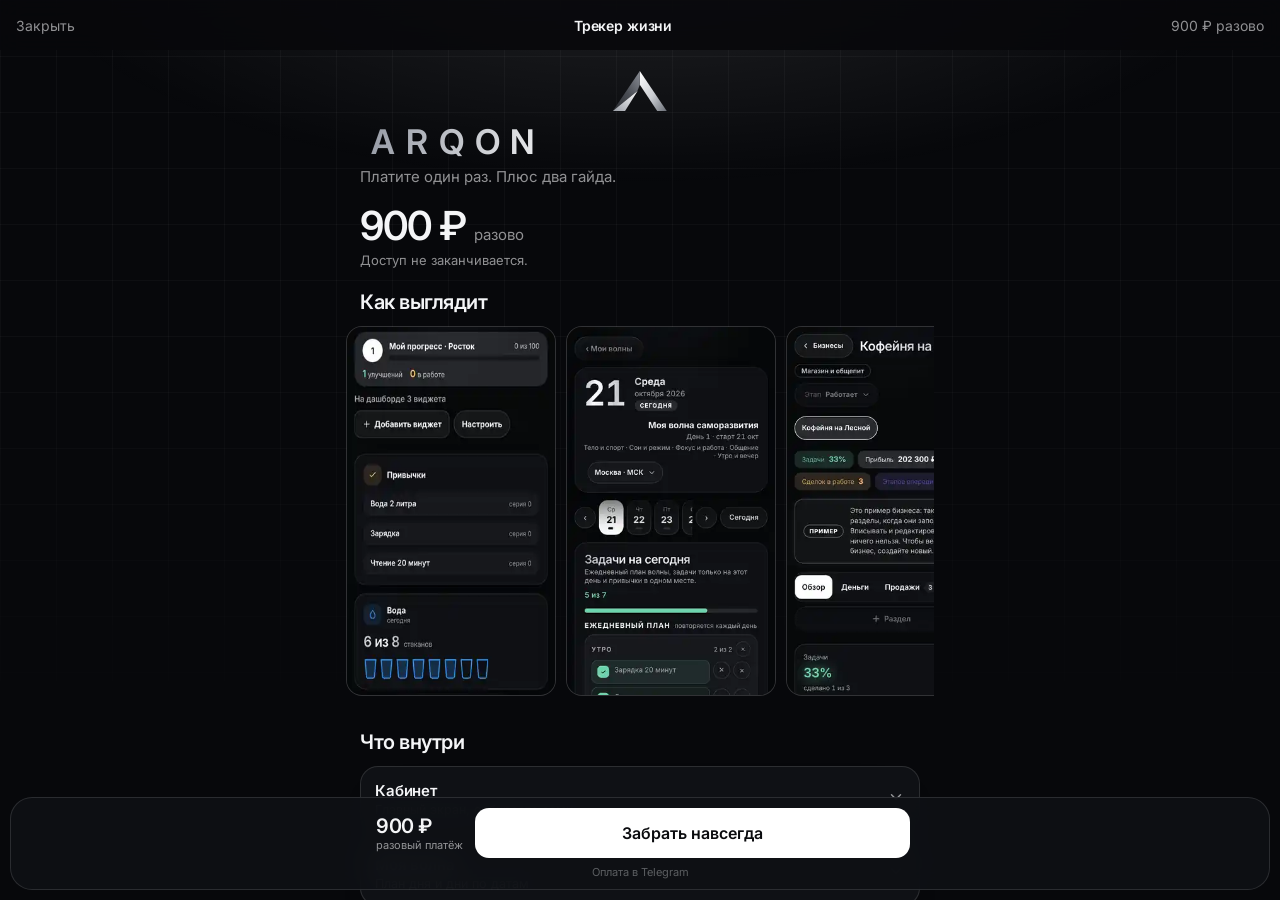
==== commit 6da1d0b2: "Бренд ARQON: pro.html" ====
--- a/pro.html
+++ b/pro.html
@@ -3,7 +3,7 @@
 <head>
 <meta charset="utf-8">
 <meta name="viewport" content="width=device-width,initial-scale=1,viewport-fit=cover">
-<title>Трекер жизни: навсегда</title>
+<title>ARQON: навсегда</title>
 <link rel="preconnect" href="https://fonts.googleapis.com">
 <link rel="stylesheet" href="https://fonts.googleapis.com/css2?family=Inter:wght@400;500;600;700&display=swap">
 <script src="https://telegram.org/js/telegram-web-app.js"></script>
@@ -43,12 +43,13 @@
 .gk .mo .mod{padding:9px 0;border-top:1px solid rgba(255,255,255,.16);font-size:13px;line-height:1.4}
 .gk .mo .mod b{display:block;font-size:13px}.gk .mo .mod span{color:rgba(255,255,255,.75);font-size:12px}
 .gk .mo .src{margin-top:12px;padding-top:10px;border-top:1px solid rgba(255,255,255,.16);font-size:12px;line-height:1.4;color:rgba(255,255,255,.65)}
-.gk .gcv{height:auto!important;min-height:170px;padding-top:46px}</style>
+.gk .gcv{height:auto!important;min-height:170px;padding-top:46px}.qm{display:block;width:58px;margin:0 auto 10px}.qm svg{display:block}.qw{display:block;letter-spacing:.32em;padding-left:.32em;font-size:34px;font-weight:600}
+</style>
 </head>
 <body>
 <div class="top"><a href="#" onclick="tg.close();return false">Закрыть</a><b>Трекер жизни</b><!--TOP--><span>900 ₽ разово</span><!--/TOP--></div>
 <div class="sc"><div class="wrap">
-<h1 class="g">Трекер жизни</h1>
+<h1 class="g"><span class="qm"><svg viewBox="60 40 640 470" width="58" height="43" aria-hidden="true"><defs><linearGradient id="qa" x1="0" y1="0" x2="1" y2="1"><stop offset="0" stop-color="#fff"/><stop offset=".55" stop-color="#c9ccd1"/><stop offset="1" stop-color="#6b6f77"/></linearGradient><linearGradient id="qb" x1="1" y1="0" x2="0" y2="1"><stop offset="0" stop-color="#8a8e96"/><stop offset=".5" stop-color="#4a4d54"/><stop offset="1" stop-color="#2a2c31"/></linearGradient><linearGradient id="qc" x1="1" y1="0" x2="0" y2="1"><stop offset="0" stop-color="#fff"/><stop offset="1" stop-color="#9a9ea6"/></linearGradient></defs><polygon points="378,50 675,490 570,490 378,200" fill="url(#qa)"/><polygon points="378,50 378,200 352,268 80,490" fill="url(#qb)"/><polygon points="355,268 215,490 80,490" fill="url(#qc)"/></svg></span><span class="qw">ARQON</span></h1>
 <!--HERO--><p class="sub">Платите один раз. Плюс два гайда.</p><div class="price"><b>900 ₽</b><span>разово</span></div><div class="note">Доступ не заканчивается.</div><!--/HERO-->
 <h2 style="margin-top:22px">Как выглядит</h2><div class="strip"><img data-s="cab" width="330" height="503" alt="Кабинет"><img data-s="wave" width="330" height="575" alt="Моя волна"><img data-s="biz" width="330" height="580" alt="Бизнес"><img data-s="eco" width="330" height="584" alt="Экономика"></div>
 <h2>Что внутри</h2>
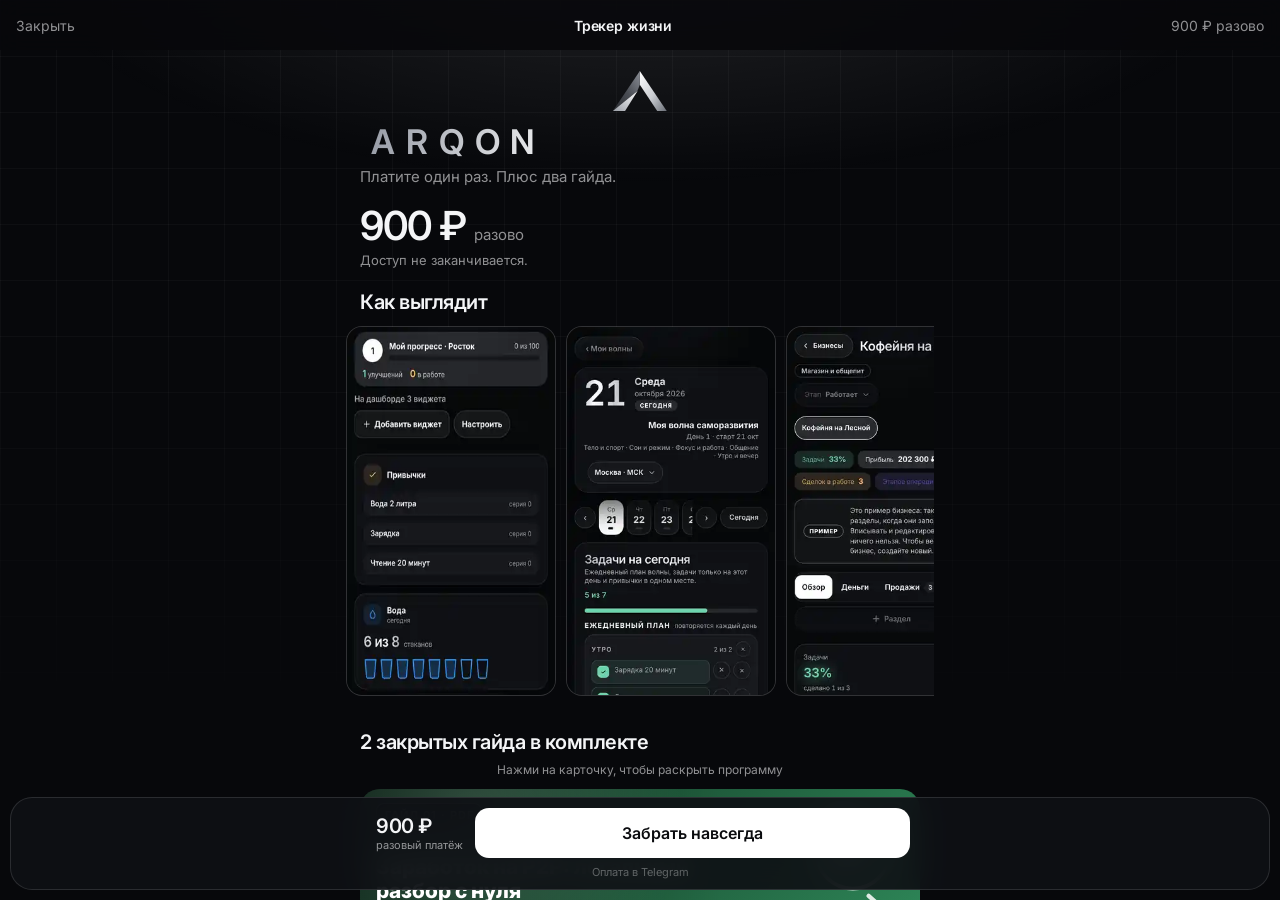
==== commit ae07d5e6: "Remove 'What’s inside' section from pro.htmlНавсегда: убран раздел Что внутри Removed the 'What’s in" ====
--- a/pro.html
+++ b/pro.html
@@ -52,8 +52,6 @@
 <h1 class="g"><span class="qm"><svg viewBox="60 40 640 470" width="58" height="43" aria-hidden="true"><defs><linearGradient id="qa" x1="0" y1="0" x2="1" y2="1"><stop offset="0" stop-color="#fff"/><stop offset=".55" stop-color="#c9ccd1"/><stop offset="1" stop-color="#6b6f77"/></linearGradient><linearGradient id="qb" x1="1" y1="0" x2="0" y2="1"><stop offset="0" stop-color="#8a8e96"/><stop offset=".5" stop-color="#4a4d54"/><stop offset="1" stop-color="#2a2c31"/></linearGradient><linearGradient id="qc" x1="1" y1="0" x2="0" y2="1"><stop offset="0" stop-color="#fff"/><stop offset="1" stop-color="#9a9ea6"/></linearGradient></defs><polygon points="378,50 675,490 570,490 378,200" fill="url(#qa)"/><polygon points="378,50 378,200 352,268 80,490" fill="url(#qb)"/><polygon points="355,268 215,490 80,490" fill="url(#qc)"/></svg></span><span class="qw">ARQON</span></h1>
 <!--HERO--><p class="sub">Платите один раз. Плюс два гайда.</p><div class="price"><b>900 ₽</b><span>разово</span></div><div class="note">Доступ не заканчивается.</div><!--/HERO-->
 <h2 style="margin-top:22px">Как выглядит</h2><div class="strip"><img data-s="cab" width="330" height="503" alt="Кабинет"><img data-s="wave" width="330" height="575" alt="Моя волна"><img data-s="biz" width="330" height="580" alt="Бизнес"><img data-s="eco" width="330" height="584" alt="Экономика"></div>
-<h2>Что внутри</h2>
-<details class="card acc"><summary><div class="t"><b>Кабинет</b><span>Главный экран, собираете сами</span></div><div class="cv"><svg class="ico" viewBox="0 0 24 24"><path d="M6 9l6 6 6-6"/></svg></div></summary><div class="bd"><p>Главные цифры дня на одном экране. Что показывать, решаете вы.</p><ul class="ls"><li><b>Виджеты:</b> привычки, вода, оценка дня, свои показатели.</li><li><b>Размер S, M, L:</b> двигайте и убирайте лишнее кнопкой «Настроить».</li><li><b>155 показателей</b> в библиотеке: сон, тело, деньги, работа. У каждого подпись, что вводить.</li><li><b>Аналитика:</b> что растёт, что просело.</li></ul><img class="shot" data-s="cab" width="330" height="503" style="aspect-ratio:330/503" alt="Кабинет"></div></details><details class="card acc"><summary><div class="t"><b>Моя волна</b><span>План дня и дни по датам</span></div><div class="cv"><svg class="ico" viewBox="0 0 24 24"><path d="M6 9l6 6 6-6"/></svg></div></summary><div class="bd"><p>Каждый день одним списком: утро, день, вечер. Отметили галочкой, серия дней растёт.</p><ul class="ls"><li><b>Содержимое:</b> задачи, расписание, питание, тренировка, вода, привычки.</li><li><b>Два режима:</b> «День» и «По курсу». Во втором сегодняшний урок и ближайшие дни.</li><li><b>Дневник:</b> заметки к дню и оценка.</li></ul><img class="shot" data-s="wave" width="330" height="575" style="aspect-ratio:330/575" alt="Моя волна"></div></details><details class="card acc"><summary><div class="t"><b>Курсы</b><span>Загрузили курс и учитесь по плану</span></div><div class="cv"><svg class="ico" viewBox="0 0 24 24"><path d="M6 9l6 6 6-6"/></svg></div></summary><div class="bd"><div class="pt"><div class="n">1</div><div><b>Загрузите курс</b><span>Текстовый файл (TXT, Markdown) разбивается на уроки по заголовкам. PDF и Word сохраняются под названием, уроки добавляете сами. Можно начать с пустого курса.</span></div></div><div class="pt"><div class="n">2</div><div><b>Задайте нагрузку</b><span>Сколько дней в неделю и минут в день. План ложится в «Мою волну» и в задачи, можно включить напоминания.</span></div></div><div class="pt"><div class="n">3</div><div><b>Занимайтесь</b><span>Урок дня, чему научитесь, главная мысль. Свои конспекты хранятся рядом с уроком.</span></div></div><div class="pt"><div class="n">4</div><div><b>Следите за ростом</b><span>Журнал занятий, минуты по дням недели, прогресс по модулям. Повторить урок можно позже.</span></div></div><p style="margin-top:10px">Рядом готовые публичные курсы. Откройте любой и начинайте.</p></div></details><details class="card acc"><summary><div class="t"><b>Языки</b><span>Слова, карточки, грамматика</span></div><div class="cv"><svg class="ico" viewBox="0 0 24 24"><path d="M6 9l6 6 6-6"/></svg></div></summary><div class="bd"><ul class="ls"><li><b>Слова и карточки:</b> добавляете свои и повторяете.</li><li><b>Грамматика по уровням</b> от простого к сложному.</li><li><b>Практика по четырём навыкам:</b> чтение, слушание, письмо, речь. Минуты за 7 дней видно.</li><li><b>Цель на день</b> и отметка о занятии.</li></ul></div></details><details class="card acc"><summary><div class="t"><b>Спорт и питание</b><span>Тренировки, еда, вода</span></div><div class="cv"><svg class="ico" viewBox="0 0 24 24"><path d="M6 9l6 6 6-6"/></svg></div></summary><div class="bd"><ul class="ls"><li><b>Тренировки:</b> выбираете дни, добавляете упражнения из списка или свои, отмечаете подходы.</li><li><b>Питание:</b> приёмы пищи, поиск продукта по базе, свои продукты.</li><li><b>Калории кольцом,</b> белки, жиры, углеводы полосками. Итоги идут в кабинет.</li></ul></div></details><details class="card acc"><summary><div class="t"><b>Расписание</b><span>Неделя по часам</span></div><div class="cv"><svg class="ico" viewBox="0 0 24 24"><path d="M6 9l6 6 6-6"/></svg></div></summary><div class="bd"><ul class="ls"><li><b>События со временем:</b> свободные окна видны сразу, кнопка «Занять».</li><li><b>Платежи</b> отмечаются в той же неделе.</li></ul></div></details><details class="card acc"><summary><div class="t"><b>Экономика</b><span>Траты, доходы, счета</span></div><div class="cv"><svg class="ico" viewBox="0 0 24 24"><path d="M6 9l6 6 6-6"/></svg></div></summary><div class="bd"><p>Банк не подключается: вносите вручную или загружаете выписку.</p><ul class="ls"><li><b>Итоги месяца,</b> траты по категориям, лимиты.</li><li><b>Счета и платежи</b> с напоминаниями.</li><li><b>Работа над ошибками:</b> что просело и что сделать на неделе.</li></ul><img class="shot" data-s="eco" width="330" height="584" style="aspect-ratio:330/584" alt="Экономика"></div></details><details class="card acc"><summary><div class="t"><b>Бизнес</b><span>Проекты, сделки, доска</span></div><div class="cv"><svg class="ico" viewBox="0 0 24 24"><path d="M6 9l6 6 6-6"/></svg></div></summary><div class="bd"><p>Тип на выбор: бизнес, блог, ремонт и другие. Разделы собираются под тип.</p><ul class="ls"><li><b>Сделки и воронка:</b> по источникам, кому написать сегодня.</li><li><b>Реклама:</b> расходы, стоимость клиента, окупаемость.</li><li><b>Проекты:</b> деньги, продажи, задачи, этапы.</li><li><b>Доска:</b> стикеры, схемы, стрелки, шаблоны вроде SWOT и канбана.</li></ul><img class="shot" data-s="biz" width="330" height="580" style="aspect-ratio:330/580" alt="Бизнес"></div></details><details class="card acc"><summary><div class="t"><b>Библиотека</b><span>Свои гайды и разделы</span></div><div class="cv"><svg class="ico" viewBox="0 0 24 24"><path d="M6 9l6 6 6-6"/></svg></div></summary><div class="bd"><ul class="ls"><li><b>Свой гайд или файл</b> превращается в чек-лист, шаги раскладываются по датам в задачи.</li><li><b>Разделы:</b> добавляйте и убирайте вкладки и части дня, можно создать свой.</li></ul></div></details>
 <!--GUIDES--><h2>2 закрытых гайда в комплекте</h2><div class="hint2">Нажми на карточку, чтобы раскрыть программу</div><div class="gk"><input type="checkbox" class="gx" id="gk3"><label for="gk3"><div class="gcv" style="height:160px;background:radial-gradient(circle at 20% 15%,rgba(255,255,255,.16),transparent 45%),linear-gradient(135deg,#10301f,#2f8a5a)"><div class="num">01</div><svg viewBox="0 0 120 140" preserveAspectRatio="xMaxYMax meet"><circle cx="60" cy="52" r="30" fill="none" stroke="#fff" stroke-width="3" opacity=".85"/><text x="60" y="63" font-size="32" font-weight="800" text-anchor="middle" fill="#fff" opacity=".9">₽</text><path d="M20 96h62m0 0-9-8m9 8-9 8" stroke="#fff" stroke-width="3.5" fill="none" stroke-linecap="round" opacity=".85"/><path d="M100 120H38m0 0 9-8m-9 8 9 8" stroke="#fff" stroke-width="3.5" fill="none" stroke-linecap="round" opacity=".6"/></svg><div class="tag">ГАЙД 01 · PDF</div><div class="t">Заработок на P2P: легальный разбор с нуля</div><div class="d">Полное обучение нише: от нуля до первых сделок</div></div><div class="chev"><svg class="ico " viewBox="0 0 24 24"><path d="M6 9l6 6 6-6"/></svg></div></label><div class="gb"><div class="gi"><div class="mo" style="background:radial-gradient(circle at 20% 15%,rgba(255,255,255,.16),transparent 45%),linear-gradient(135deg,#10301f,#2f8a5a)"><h4>О ЧЁМ ГАЙД</h4><p>Полное обучение нише P2P. Подробная программа появится здесь после загрузки основного материала.</p><h4>ГАРАНТИИ И ОТВЕТСТВЕННОСТЬ</h4><p>Мы даём достоверную информацию, которую можно проверить в интернете, и с ней реально можно зарабатывать. Но результат во многом зависит от тебя: от вложений, времени, того, как ты относишься к информации и как применяешь её на практике. Это то, что мы не можем контролировать. Гарантировать конкретную сумму дохода мы не можем, и риск потерь в любых сделках остаётся.</p></div></div></div></div><div class="gk"><input type="checkbox" class="gx" id="gk4"><label for="gk4"><div class="gcv" style="height:160px;background:radial-gradient(circle at 20% 15%,rgba(255,255,255,.14),transparent 45%),linear-gradient(135deg,#120f24,#5a46a8)"><div class="num">02</div><img src="[data-uri]" alt=""><div class="tag">ГАЙД 02 · PDF</div><div class="t">Стань менталистом: читай людей за минуту</div><div class="d">Наблюдение, вопросы, холодное чтение</div></div><div class="chev"><svg class="ico " viewBox="0 0 24 24"><path d="M6 9l6 6 6-6"/></svg></div></label><div class="gb"><div class="gi"><div class="mo" style="background:radial-gradient(circle at 20% 15%,rgba(255,255,255,.14),transparent 45%),linear-gradient(135deg,#120f24,#5a46a8)"><h4>О ЧЁМ ГАЙД</h4><p>Прикладная психология наблюдения: как замечать сигналы и задавать точные вопросы. Менталист не читает мысли, он внимательно наблюдает и грамотно формулирует.</p><h4>ПРОГРАММА</h4><div class="mod"><b>1. Наблюдательность</b><span>Поза, темп речи, привычки: на что смотреть и как не додумывать лишнего.</span></div><div class="mod"><b>2. Микровыражения</b><span>Семь базовых эмоций по работам Пола Экмана и границы метода.</span></div><div class="mod"><b>3. Зрачки как сигнал</b><span>Исследование Набера и коллег (PLoS ONE, 2013): расширение зрачка соперника в игре связано с его выбором. Без подсказки люди этим почти не пользуются, с подсказкой угадывают лучше случайного.</span></div><div class="mod"><b>4. Холодное чтение</b><span>Эффект Барнума: почему общие фразы кажутся личными.</span></div><div class="mod"><b>5. Идеомоторный эффект</b><span>Как мелкие непроизвольные движения выдают мысль, и как это показывают на сцене.</span></div><div class="mod"><b>6. Вопросы и калибровка</b><span>Как по реакции собеседника уточнять догадки.</span></div><div class="mod"><b>7. Этика</b><span>Почему нельзя выдавать догадки за факты.</span></div></div></div></div></div><!--/GUIDES-->
 <h2>Подписка или навсегда</h2>
 <!--TABLE--><div class="card" style="padding:6px 12px"><table><tr><th></th><th>Подписка</th><th class="hl">Навсегда</th></tr><tr><td>Цена</td><td>200 ₽ в месяц</td><td class="hl">900 ₽ разово</td></tr><tr><td>Доступ</td><td>30 дней</td><td class="y hl">навсегда</td></tr><tr><td>Все разделы</td><td class="y">есть</td><td class="y hl">есть</td></tr><tr><td>Гайды</td><td class="no">нет</td><td class="y hl">2 гайда</td></tr></table></div><!--/TABLE-->
@@ -69,7 +67,7 @@
 tg.ready();tg.expand&&tg.expand();
 try{if(tg.setBackgroundColor)tg.setBackgroundColor('#07080B');if(tg.setHeaderColor)tg.setHeaderColor('#07080B');if(tg.disableVerticalSwipes)tg.disableVerticalSwipes()}catch(e){}
 var S=window.SHOTS||{};[].forEach.call(document.querySelectorAll('img[data-s]'),function(i){var d=S[i.getAttribute('data-s')];if(d)i.src=d});
-var BOT="luxmaxguide_bot",TARIFF="<!--TARIFF-->pro<!--/TARIFF-->";
+var BOT="ARQONx_bot",TARIFF="<!--TARIFF-->pro<!--/TARIFF-->";
 function buy(){var u="https://t.me/"+BOT+"?start=buy_"+TARIFF;
 if(tg.openTelegramLink){tg.openTelegramLink(u);tg.close()}else{location.href=u}}
 </script>
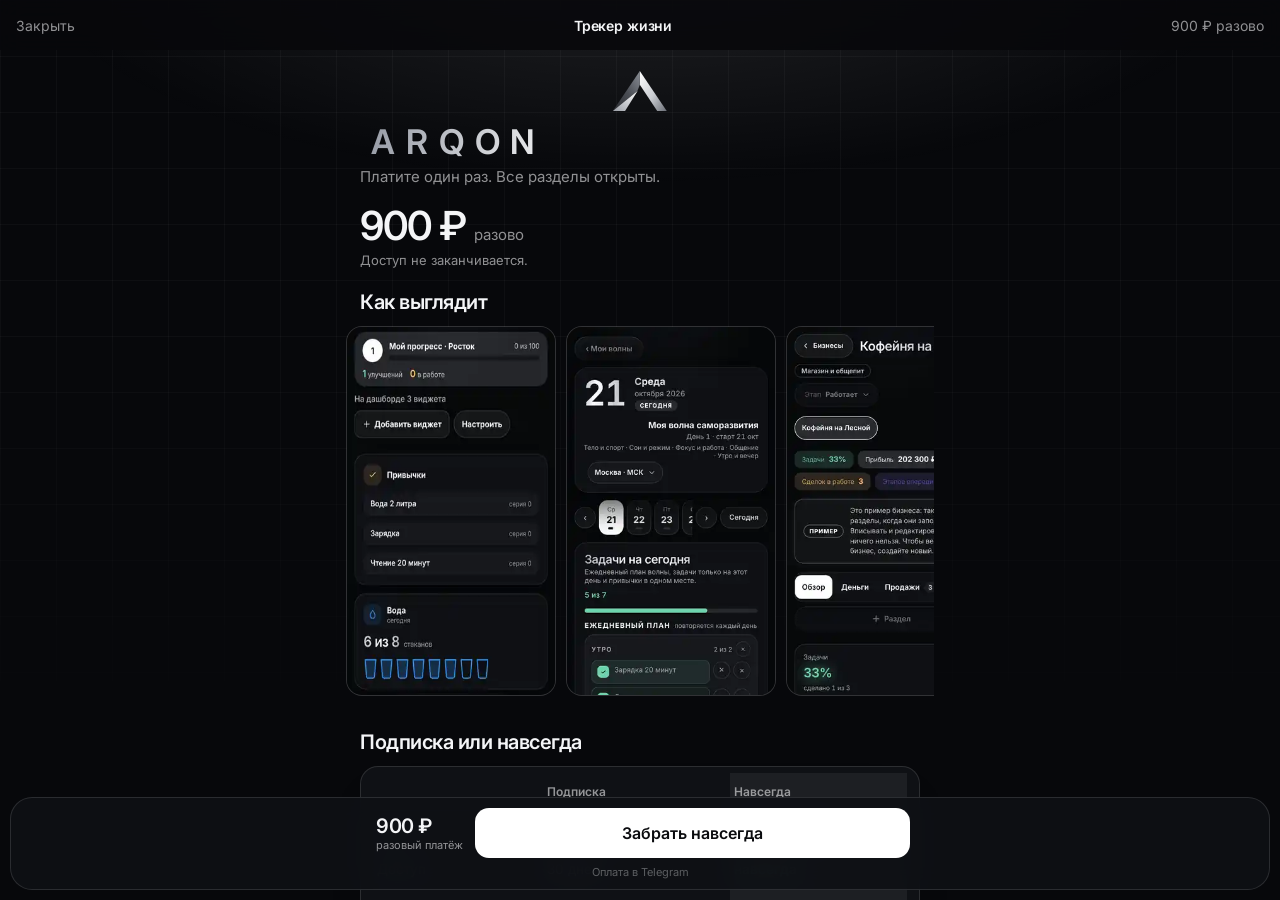
==== commit 5c1fbb3a: "Update pricing and guide descriptions in pro.html" ====
--- a/pro.html
+++ b/pro.html
@@ -50,14 +50,14 @@
 <div class="top"><a href="#" onclick="tg.close();return false">Закрыть</a><b>Трекер жизни</b><!--TOP--><span>900 ₽ разово</span><!--/TOP--></div>
 <div class="sc"><div class="wrap">
 <h1 class="g"><span class="qm"><svg viewBox="60 40 640 470" width="58" height="43" aria-hidden="true"><defs><linearGradient id="qa" x1="0" y1="0" x2="1" y2="1"><stop offset="0" stop-color="#fff"/><stop offset=".55" stop-color="#c9ccd1"/><stop offset="1" stop-color="#6b6f77"/></linearGradient><linearGradient id="qb" x1="1" y1="0" x2="0" y2="1"><stop offset="0" stop-color="#8a8e96"/><stop offset=".5" stop-color="#4a4d54"/><stop offset="1" stop-color="#2a2c31"/></linearGradient><linearGradient id="qc" x1="1" y1="0" x2="0" y2="1"><stop offset="0" stop-color="#fff"/><stop offset="1" stop-color="#9a9ea6"/></linearGradient></defs><polygon points="378,50 675,490 570,490 378,200" fill="url(#qa)"/><polygon points="378,50 378,200 352,268 80,490" fill="url(#qb)"/><polygon points="355,268 215,490 80,490" fill="url(#qc)"/></svg></span><span class="qw">ARQON</span></h1>
-<!--HERO--><p class="sub">Платите один раз. Плюс два гайда.</p><div class="price"><b>900 ₽</b><span>разово</span></div><div class="note">Доступ не заканчивается.</div><!--/HERO-->
+<!--HERO--><p class="sub">Платите один раз. Все разделы открыты.</p><div class="price"><b>900 ₽</b><span>разово</span></div><div class="note">Доступ не заканчивается.</div><!--/HERO-->
 <h2 style="margin-top:22px">Как выглядит</h2><div class="strip"><img data-s="cab" width="330" height="503" alt="Кабинет"><img data-s="wave" width="330" height="575" alt="Моя волна"><img data-s="biz" width="330" height="580" alt="Бизнес"><img data-s="eco" width="330" height="584" alt="Экономика"></div>
-<!--GUIDES--><h2>2 закрытых гайда в комплекте</h2><div class="hint2">Нажми на карточку, чтобы раскрыть программу</div><div class="gk"><input type="checkbox" class="gx" id="gk3"><label for="gk3"><div class="gcv" style="height:160px;background:radial-gradient(circle at 20% 15%,rgba(255,255,255,.16),transparent 45%),linear-gradient(135deg,#10301f,#2f8a5a)"><div class="num">01</div><svg viewBox="0 0 120 140" preserveAspectRatio="xMaxYMax meet"><circle cx="60" cy="52" r="30" fill="none" stroke="#fff" stroke-width="3" opacity=".85"/><text x="60" y="63" font-size="32" font-weight="800" text-anchor="middle" fill="#fff" opacity=".9">₽</text><path d="M20 96h62m0 0-9-8m9 8-9 8" stroke="#fff" stroke-width="3.5" fill="none" stroke-linecap="round" opacity=".85"/><path d="M100 120H38m0 0 9-8m-9 8 9 8" stroke="#fff" stroke-width="3.5" fill="none" stroke-linecap="round" opacity=".6"/></svg><div class="tag">ГАЙД 01 · PDF</div><div class="t">Заработок на P2P: легальный разбор с нуля</div><div class="d">Полное обучение нише: от нуля до первых сделок</div></div><div class="chev"><svg class="ico " viewBox="0 0 24 24"><path d="M6 9l6 6 6-6"/></svg></div></label><div class="gb"><div class="gi"><div class="mo" style="background:radial-gradient(circle at 20% 15%,rgba(255,255,255,.16),transparent 45%),linear-gradient(135deg,#10301f,#2f8a5a)"><h4>О ЧЁМ ГАЙД</h4><p>Полное обучение нише P2P. Подробная программа появится здесь после загрузки основного материала.</p><h4>ГАРАНТИИ И ОТВЕТСТВЕННОСТЬ</h4><p>Мы даём достоверную информацию, которую можно проверить в интернете, и с ней реально можно зарабатывать. Но результат во многом зависит от тебя: от вложений, времени, того, как ты относишься к информации и как применяешь её на практике. Это то, что мы не можем контролировать. Гарантировать конкретную сумму дохода мы не можем, и риск потерь в любых сделках остаётся.</p></div></div></div></div><div class="gk"><input type="checkbox" class="gx" id="gk4"><label for="gk4"><div class="gcv" style="height:160px;background:radial-gradient(circle at 20% 15%,rgba(255,255,255,.14),transparent 45%),linear-gradient(135deg,#120f24,#5a46a8)"><div class="num">02</div><img src="[data-uri]" alt=""><div class="tag">ГАЙД 02 · PDF</div><div class="t">Стань менталистом: читай людей за минуту</div><div class="d">Наблюдение, вопросы, холодное чтение</div></div><div class="chev"><svg class="ico " viewBox="0 0 24 24"><path d="M6 9l6 6 6-6"/></svg></div></label><div class="gb"><div class="gi"><div class="mo" style="background:radial-gradient(circle at 20% 15%,rgba(255,255,255,.14),transparent 45%),linear-gradient(135deg,#120f24,#5a46a8)"><h4>О ЧЁМ ГАЙД</h4><p>Прикладная психология наблюдения: как замечать сигналы и задавать точные вопросы. Менталист не читает мысли, он внимательно наблюдает и грамотно формулирует.</p><h4>ПРОГРАММА</h4><div class="mod"><b>1. Наблюдательность</b><span>Поза, темп речи, привычки: на что смотреть и как не додумывать лишнего.</span></div><div class="mod"><b>2. Микровыражения</b><span>Семь базовых эмоций по работам Пола Экмана и границы метода.</span></div><div class="mod"><b>3. Зрачки как сигнал</b><span>Исследование Набера и коллег (PLoS ONE, 2013): расширение зрачка соперника в игре связано с его выбором. Без подсказки люди этим почти не пользуются, с подсказкой угадывают лучше случайного.</span></div><div class="mod"><b>4. Холодное чтение</b><span>Эффект Барнума: почему общие фразы кажутся личными.</span></div><div class="mod"><b>5. Идеомоторный эффект</b><span>Как мелкие непроизвольные движения выдают мысль, и как это показывают на сцене.</span></div><div class="mod"><b>6. Вопросы и калибровка</b><span>Как по реакции собеседника уточнять догадки.</span></div><div class="mod"><b>7. Этика</b><span>Почему нельзя выдавать догадки за факты.</span></div></div></div></div></div><!--/GUIDES-->
+<!--GUIDES--><!--/GUIDES-->
 <h2>Подписка или навсегда</h2>
-<!--TABLE--><div class="card" style="padding:6px 12px"><table><tr><th></th><th>Подписка</th><th class="hl">Навсегда</th></tr><tr><td>Цена</td><td>200 ₽ в месяц</td><td class="hl">900 ₽ разово</td></tr><tr><td>Доступ</td><td>30 дней</td><td class="y hl">навсегда</td></tr><tr><td>Все разделы</td><td class="y">есть</td><td class="y hl">есть</td></tr><tr><td>Гайды</td><td class="no">нет</td><td class="y hl">2 гайда</td></tr></table></div><!--/TABLE-->
-<!--CTA--><a class="btn s" href="start.html" style="margin-top:12px">Подписка 200 ₽ в месяц</a><!--/CTA-->
+<!--TABLE--><div class="card" style="padding:6px 12px"><table><tr><th></th><th>Подписка</th><th class="hl">Навсегда</th></tr><tr><td>Цена</td><td>450 ₽ в месяц</td><td class="hl">900 ₽ разово</td></tr><tr><td>Доступ</td><td>30 дней</td><td class="y hl">навсегда</td></tr><tr><td>Все разделы</td><td class="y">есть</td><td class="y hl">есть</td></tr></table></div><!--/TABLE-->
+<!--CTA--><a class="btn s" href="start.html" style="margin-top:12px">Подписка 450 ₽ в месяц</a><!--/CTA-->
 <h2>Вопросы</h2>
-<!--FAQ--><details class="card fq"><summary>Что после оплаты?<svg class="ico" viewBox="0 0 24 24"><path d="M6 9l6 6 6-6"/></svg></summary><p>Кнопка доступа придёт в чат с ботом: трекер и гайды.</p></details><details class="card fq"><summary>Это гарантирует заработок?<svg class="ico" viewBox="0 0 24 24"><path d="M6 9l6 6 6-6"/></svg></summary><p>Нет. Гайд по P2P даёт информацию, результат зависит от вас. Риск потерь остаётся.</p></details><!--/FAQ-->
+<!--FAQ--><details class="card fq"><summary>Что после оплаты?<svg class="ico" viewBox="0 0 24 24"><path d="M6 9l6 6 6-6"/></svg></summary><p>Кнопка доступа придёт в чат с ботом.</p></details><!--/FAQ-->
 <div style="height:8px"></div>
 </div></div>
 <div class="bar"><div class="in"><!--PP--><div class="pp"><b>900 ₽</b><span>разовый платёж</span></div><!--/PP--><a class="btn" href="#" onclick="buy();return false"><!--BTN-->Забрать навсегда<!--/BTN--></a></div><div class="hint">Оплата в Telegram</div></div>
@@ -68,8 +68,9 @@
 try{if(tg.setBackgroundColor)tg.setBackgroundColor('#07080B');if(tg.setHeaderColor)tg.setHeaderColor('#07080B');if(tg.disableVerticalSwipes)tg.disableVerticalSwipes()}catch(e){}
 var S=window.SHOTS||{};[].forEach.call(document.querySelectorAll('img[data-s]'),function(i){var d=S[i.getAttribute('data-s')];if(d)i.src=d});
 var BOT="ARQONx_bot",TARIFF="<!--TARIFF-->pro<!--/TARIFF-->";
-function buy(){var u="https://t.me/"+BOT+"?start=buy_"+TARIFF;
+function buy(){if(window.arqPay){arqPay(TARIFF);return}var u="https://t.me/"+BOT+"?start=buy_"+TARIFF;
 if(tg.openTelegramLink){tg.openTelegramLink(u);tg.close()}else{location.href=u}}
 </script>
+<script src="pay.js?v=1"></script>
 </body>
 </html>
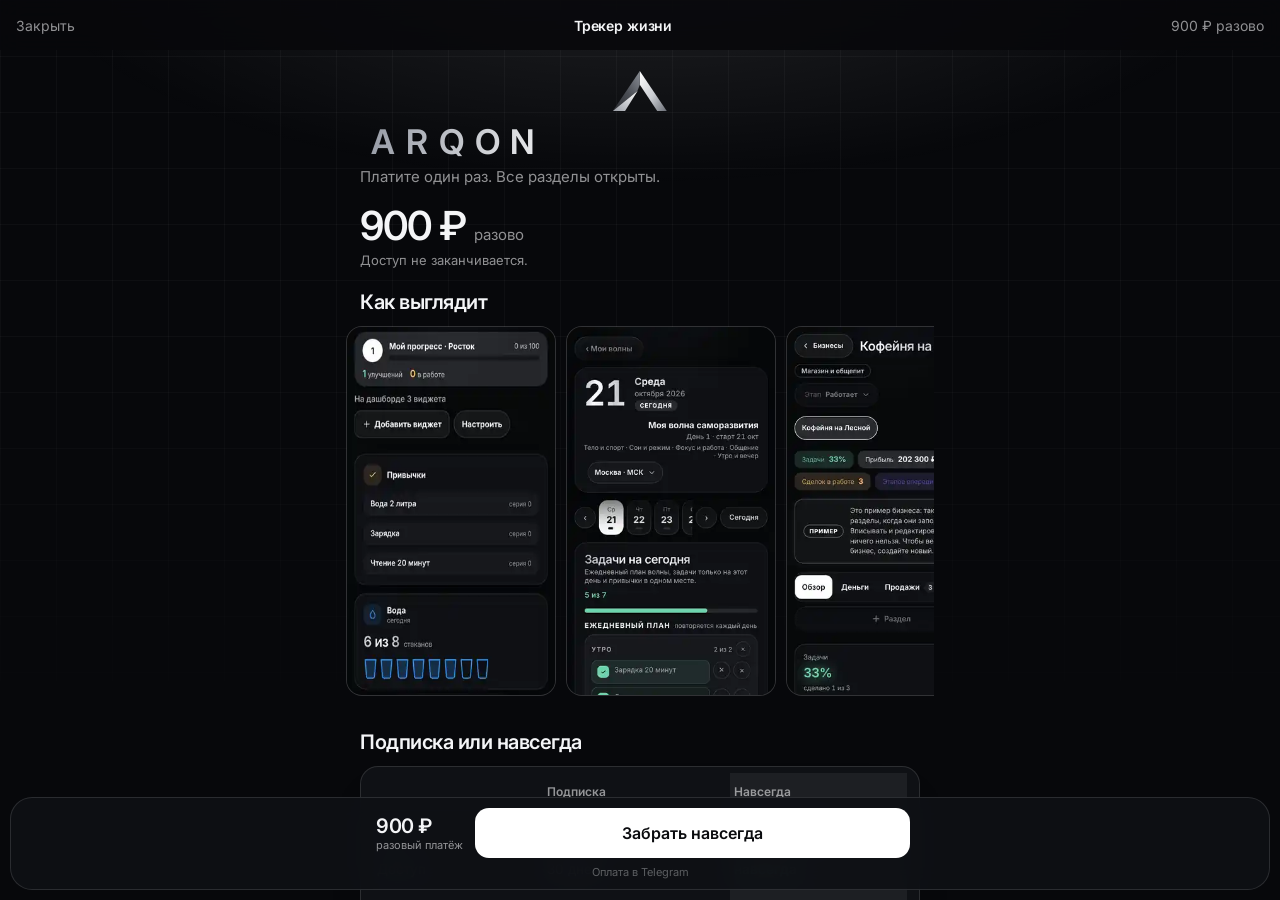
==== commit 6e3b5858: "Update subscription pricing and options in pro.html" ====
--- a/pro.html
+++ b/pro.html
@@ -54,8 +54,8 @@
 <h2 style="margin-top:22px">Как выглядит</h2><div class="strip"><img data-s="cab" width="330" height="503" alt="Кабинет"><img data-s="wave" width="330" height="575" alt="Моя волна"><img data-s="biz" width="330" height="580" alt="Бизнес"><img data-s="eco" width="330" height="584" alt="Экономика"></div>
 <!--GUIDES--><!--/GUIDES-->
 <h2>Подписка или навсегда</h2>
-<!--TABLE--><div class="card" style="padding:6px 12px"><table><tr><th></th><th>Подписка</th><th class="hl">Навсегда</th></tr><tr><td>Цена</td><td>450 ₽ в месяц</td><td class="hl">900 ₽ разово</td></tr><tr><td>Доступ</td><td>30 дней</td><td class="y hl">навсегда</td></tr><tr><td>Все разделы</td><td class="y">есть</td><td class="y hl">есть</td></tr></table></div><!--/TABLE-->
-<!--CTA--><a class="btn s" href="start.html" style="margin-top:12px">Подписка 450 ₽ в месяц</a><!--/CTA-->
+<!--TABLE--><div class="card" style="padding:6px 12px"><table><tr><th></th><th>Подписка</th><th class="hl">Навсегда</th></tr><tr><td>Цена</td><td>500 ₽ в месяц</td><td class="hl">900 ₽ разово</td></tr><tr><td>Доступ</td><td>30 дней</td><td class="y hl">навсегда</td></tr><tr><td>Все разделы</td><td class="y">есть</td><td class="y hl">есть</td></tr></table></div><!--/TABLE-->
+<!--CTA--><a class="btn s" href="start.html" style="margin-top:12px">Подписка 500 ₽ в месяц</a><!--/CTA-->
 <h2>Вопросы</h2>
 <!--FAQ--><details class="card fq"><summary>Что после оплаты?<svg class="ico" viewBox="0 0 24 24"><path d="M6 9l6 6 6-6"/></svg></summary><p>Кнопка доступа придёт в чат с ботом.</p></details><!--/FAQ-->
 <div style="height:8px"></div>
